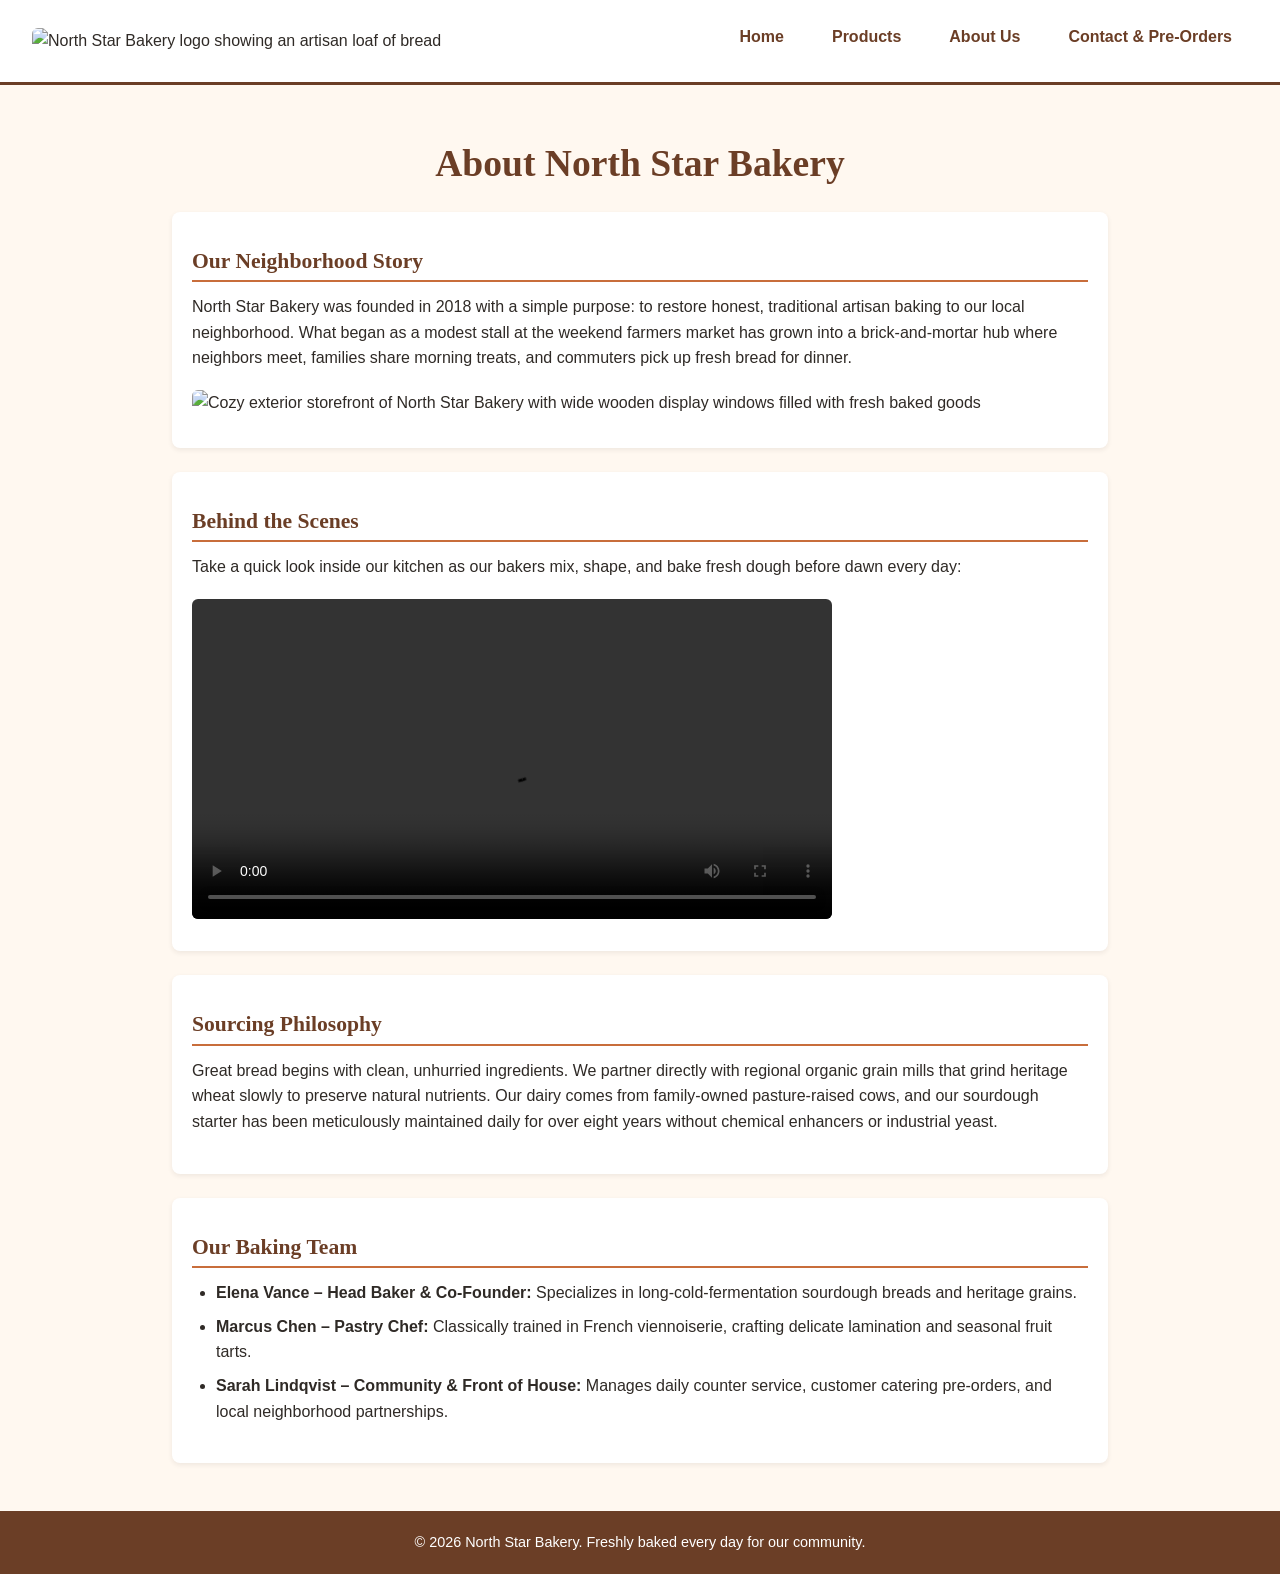
==== about.html @ 1c33c774 "Add files via upload" ====
<!DOCTYPE html>
<html lang="en">
<head>
    <meta charset="UTF-8">
    <meta name="viewport" content="width=device-width, initial-scale=1.0">
    <title>North Star Bakery | About Us</title>
    <link rel="stylesheet" href="styles.css">
</head>
<body>
    <header>
        <img src="bakery-logo.png" alt="North Star Bakery logo showing an artisan loaf of bread">
        <nav aria-label="Main Navigation">
            <ul>
                <li><a href="index.html">Home</a></li>
                <li><a href="products.html">Products</a></li>
                <li><a href="about.html">About Us</a></li>
                <li><a href="contact.html">Contact &amp; Pre-Orders</a></li>
            </ul>
        </nav>
    </header>
    <main>
        <h1>About North Star Bakery</h1>
        <section>
            <h2>Our Neighborhood Story</h2>
            <p>North Star Bakery was founded in 2018 with a simple purpose: to restore honest, traditional artisan baking to our local neighborhood. What began as a modest stall at the weekend farmers market has grown into a brick-and-mortar hub where neighbors meet, families share morning treats, and commuters pick up fresh bread for dinner.</p>
            <img src="bakery-storefront.jpg" alt="Cozy exterior storefront of North Star Bakery with wide wooden display windows filled with fresh baked goods">
        </section>
        <section>
            <h2>Behind the Scenes</h2>
            <p>Take a quick look inside our kitchen as our bakers mix, shape, and bake fresh dough before dawn every day:</p>
            <video controls width="640" height="360">
                <source src="bakery-behind-scenes.mp4" type="video/mp4">
                <p>Your browser does not support the video tag. Please download the video to watch: <a href="bakery-behind-scenes.mp4">Download Behind the Scenes Video</a>.</p>
            </video>
        </section>
        <section>
            <h2>Sourcing Philosophy</h2>
            <p>Great bread begins with clean, unhurried ingredients. We partner directly with regional organic grain mills that grind heritage wheat slowly to preserve natural nutrients. Our dairy comes from family-owned pasture-raised cows, and our sourdough starter has been meticulously maintained daily for over eight years without chemical enhancers or industrial yeast.</p>
        </section>
        <section>
            <h2>Our Baking Team</h2>
            <ul>
                <li><strong>Elena Vance &ndash; Head Baker &amp; Co-Founder:</strong> Specializes in long-cold-fermentation sourdough breads and heritage grains.</li>
                <li><strong>Marcus Chen &ndash; Pastry Chef:</strong> Classically trained in French viennoiserie, crafting delicate lamination and seasonal fruit tarts.</li>
                <li><strong>Sarah Lindqvist &ndash; Community &amp; Front of House:</strong> Manages daily counter service, customer catering pre-orders, and local neighborhood partnerships.</li>
            </ul>
        </section>
    </main>
    <footer>
        <p>&copy; 2026 North Star Bakery. Freshly baked every day for our community.</p>
    </footer>
</body>
</html>
---- styles.css ----
:root {
    --bg-cream: #FFF8F0;
    --text-charcoal: #2F2A26;
    --brand-brown: #6B3E26;
    --accent-terracotta: #C86D3B;
    --surface-white: #FFFFFF;
}

* {
    box-sizing: border-box;
    margin: 0;
    padding: 0;
}

body {
    background-color: var(--bg-cream);
    color: var(--text-charcoal);
    font-family: 'Open Sans', -apple-system, BlinkMacSystemFont, "Segoe UI", Roboto, sans-serif;
    font-size: 1rem;
    line-height: 1.6;
    display: flex;
    flex-direction: column;
    min-height: 100vh;
}

h1, h2, h3, legend {
    font-family: 'Playfair Display', Georgia, serif;
    color: var(--brand-brown);
    font-weight: 700;
    line-height: 1.25;
    margin-bottom: 0.75rem;
}

h1 {
    font-size: 1.85rem;
    text-align: center;
    margin: 1.5rem 0 1rem;
}

h2 {
    font-size: 1.35rem;
    border-bottom: 2px solid var(--accent-terracotta);
    padding-bottom: 0.35rem;
    margin-top: 1rem;
}

p, ul, figure, form {
    margin-bottom: 1.2rem;
}

ul {
    padding-left: 1.5rem;
}

li {
    margin-bottom: 0.5rem;
}

header {
    background-color: var(--surface-white);
    border-bottom: 3px solid var(--brand-brown);
    padding: 1rem;
    display: flex;
    flex-direction: column;
    align-items: center;
    gap: 0.75rem;
}

header img {
    max-height: 70px;
    width: auto;
}

nav ul {
    list-style: none;
    padding: 0;
    margin: 0;
    display: flex;
    flex-direction: column;
    width: 100%;
    gap: 0.5rem;
}

nav a {
    display: block;
    text-align: center;
    text-decoration: none;
    color: var(--brand-brown);
    font-weight: 600;
    padding: 0.5rem 1rem;
    border-radius: 4px;
    transition: background-color 0.2s ease, color 0.2s ease;
}

nav a:hover,
nav a:focus {
    background-color: var(--brand-brown);
    color: var(--surface-white);
}

main {
    flex: 1;
    width: 100%;
    max-width: 1000px;
    margin: 0 auto;
    padding: 1rem;
}

section {
    background-color: var(--surface-white);
    padding: 1.25rem;
    margin-bottom: 1.5rem;
    border-radius: 8px;
    box-shadow: 0 2px 5px rgba(47, 42, 38, 0.08);
}

img, video {
    max-width: 100%;
    height: auto;
    border-radius: 6px;
    display: block;
    margin: 0.75rem 0;
}

figure {
    background: var(--surface-white);
    padding: 0.5rem;
    border-radius: 6px;
}

figcaption {
    font-size: 0.9rem;
    font-style: italic;
    color: var(--brand-brown);
    margin-top: 0.5rem;
    text-align: center;
}

fieldset {
    border: 1px solid #D8CFC4;
    border-radius: 6px;
    padding: 1rem;
    margin-bottom: 1.25rem;
    background-color: var(--bg-cream);
}

legend {
    padding: 0 0.5rem;
    font-size: 1.15rem;
}

label {
    font-weight: 600;
    display: inline-block;
    margin-bottom: 0.25rem;
}

input[type="text"],
input[type="email"],
input[type="tel"],
input[type="date"],
select,
textarea {
    width: 100%;
    padding: 0.65rem;
    border: 1px solid #C4B8AA;
    border-radius: 4px;
    font-family: inherit;
    font-size: 0.95rem;
    color: var(--text-charcoal);
    background-color: var(--surface-white);
}

input:focus,
select:focus,
textarea:focus {
    outline: 2px solid var(--accent-terracotta);
    border-color: var(--accent-terracotta);
}

button[type="submit"] {
    background-color: var(--brand-brown);
    color: var(--surface-white);
    border: none;
    padding: 0.85rem 1.75rem;
    font-size: 1rem;
    font-weight: 700;
    border-radius: 4px;
    cursor: pointer;
    transition: background-color 0.2s ease;
}

button[type="submit"]:hover {
    background-color: var(--accent-terracotta);
}

footer {
    background-color: var(--brand-brown);
    color: var(--surface-white);
    text-align: center;
    padding: 1.25rem;
    font-size: 0.9rem;
    margin-top: auto;
}

footer p {
    margin: 0;
}

@media (min-width: 768px) {
    header {
        flex-direction: row;
        justify-content: space-between;
        padding: 1rem 2rem;
    }

    nav ul {
        flex-direction: row;
        width: auto;
        gap: 1rem;
    }

    h1 {
        font-size: 2.35rem;
        margin: 2rem 0 1.5rem;
    }

    main {
        padding: 1.5rem 2rem;
    }
}
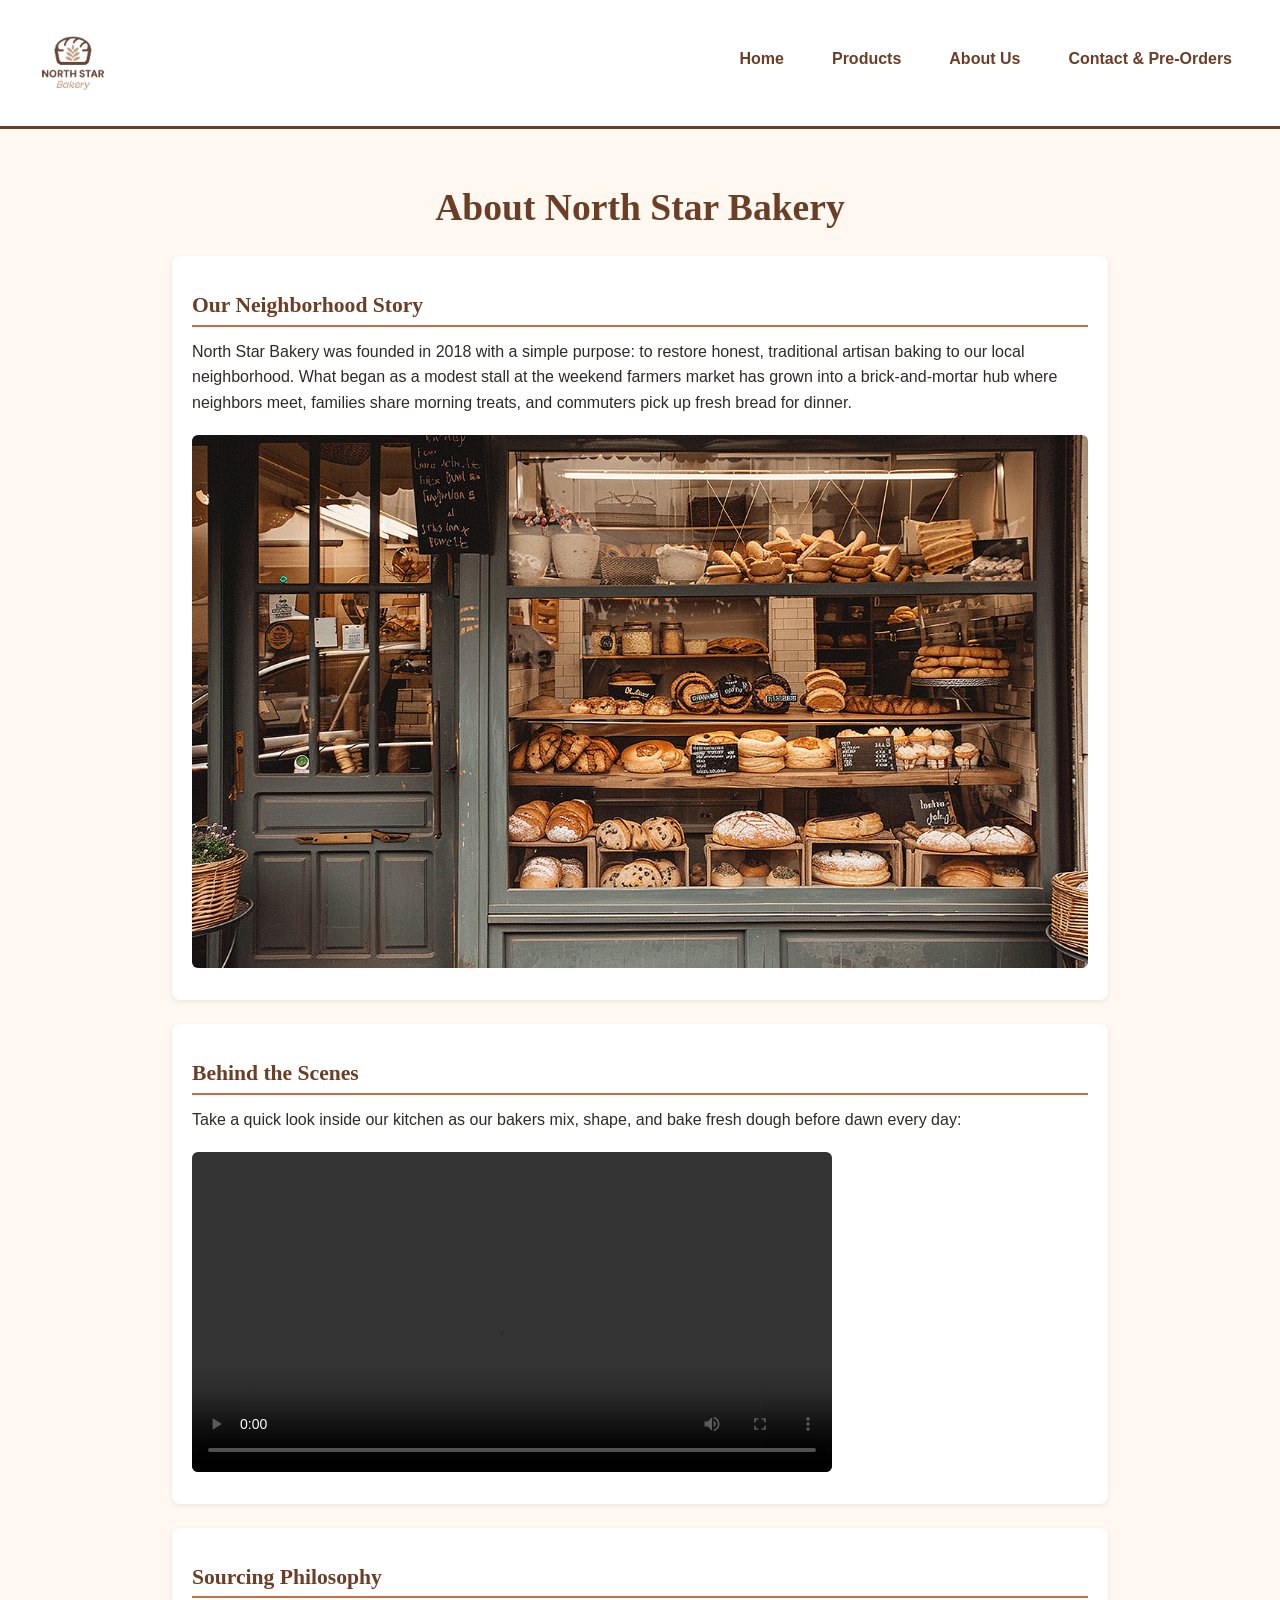
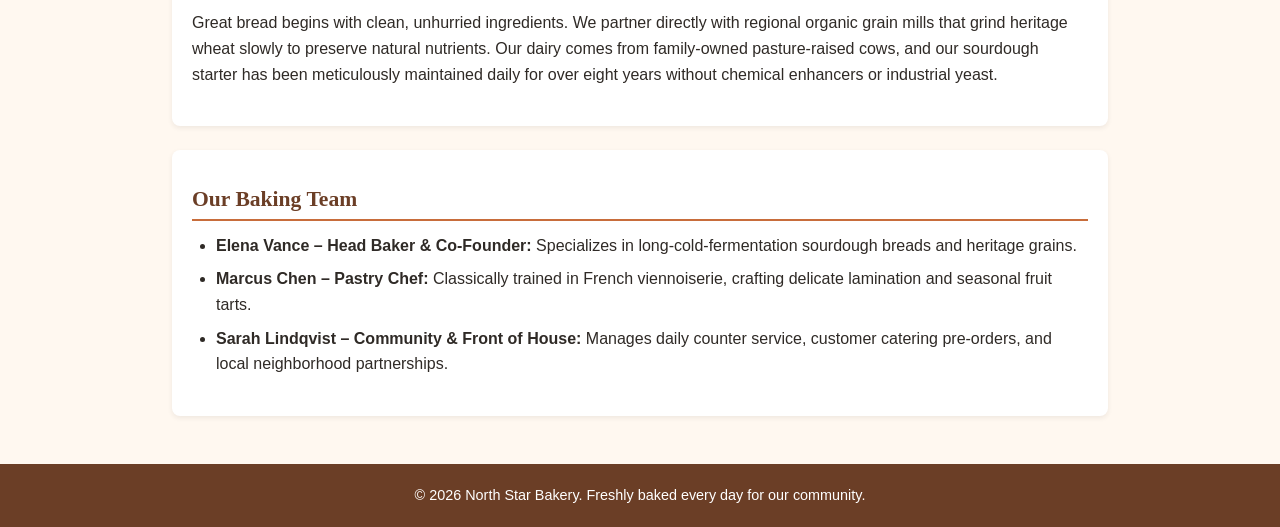
==== commit d7b20e76: "Add files via upload" ====
--- a/about.html
+++ b/about.html
@@ -8,7 +8,7 @@
 </head>
 <body>
     <header>
-        <img src="bakery-logo.png" alt="North Star Bakery logo showing an artisan loaf of bread">
+        <img src="bakery-logo_c.png" alt="North Star Bakery logo showing an artisan loaf of bread">
         <nav aria-label="Main Navigation">
             <ul>
                 <li><a href="index.html">Home</a></li>
@@ -23,14 +23,14 @@
         <section>
             <h2>Our Neighborhood Story</h2>
             <p>North Star Bakery was founded in 2018 with a simple purpose: to restore honest, traditional artisan baking to our local neighborhood. What began as a modest stall at the weekend farmers market has grown into a brick-and-mortar hub where neighbors meet, families share morning treats, and commuters pick up fresh bread for dinner.</p>
-            <img src="bakery-storefront.jpg" alt="Cozy exterior storefront of North Star Bakery with wide wooden display windows filled with fresh baked goods">
+            <img src="bakery-storefront_c.png" alt="Cozy exterior storefront of North Star Bakery with wide wooden display windows filled with fresh baked goods">
         </section>
         <section>
             <h2>Behind the Scenes</h2>
             <p>Take a quick look inside our kitchen as our bakers mix, shape, and bake fresh dough before dawn every day:</p>
             <video controls width="640" height="360">
-                <source src="bakery-behind-scenes.mp4" type="video/mp4">
-                <p>Your browser does not support the video tag. Please download the video to watch: <a href="bakery-behind-scenes.mp4">Download Behind the Scenes Video</a>.</p>
+                <source src="bakery-behind-scenes_c.mp4" type="video/mp4">
+                <p>Your browser does not support the video tag. Please download the video to watch: <a href="bakery-behind-scenes_c.mp4">Download Behind the Scenes Video</a>.</p>
             </video>
         </section>
         <section>
